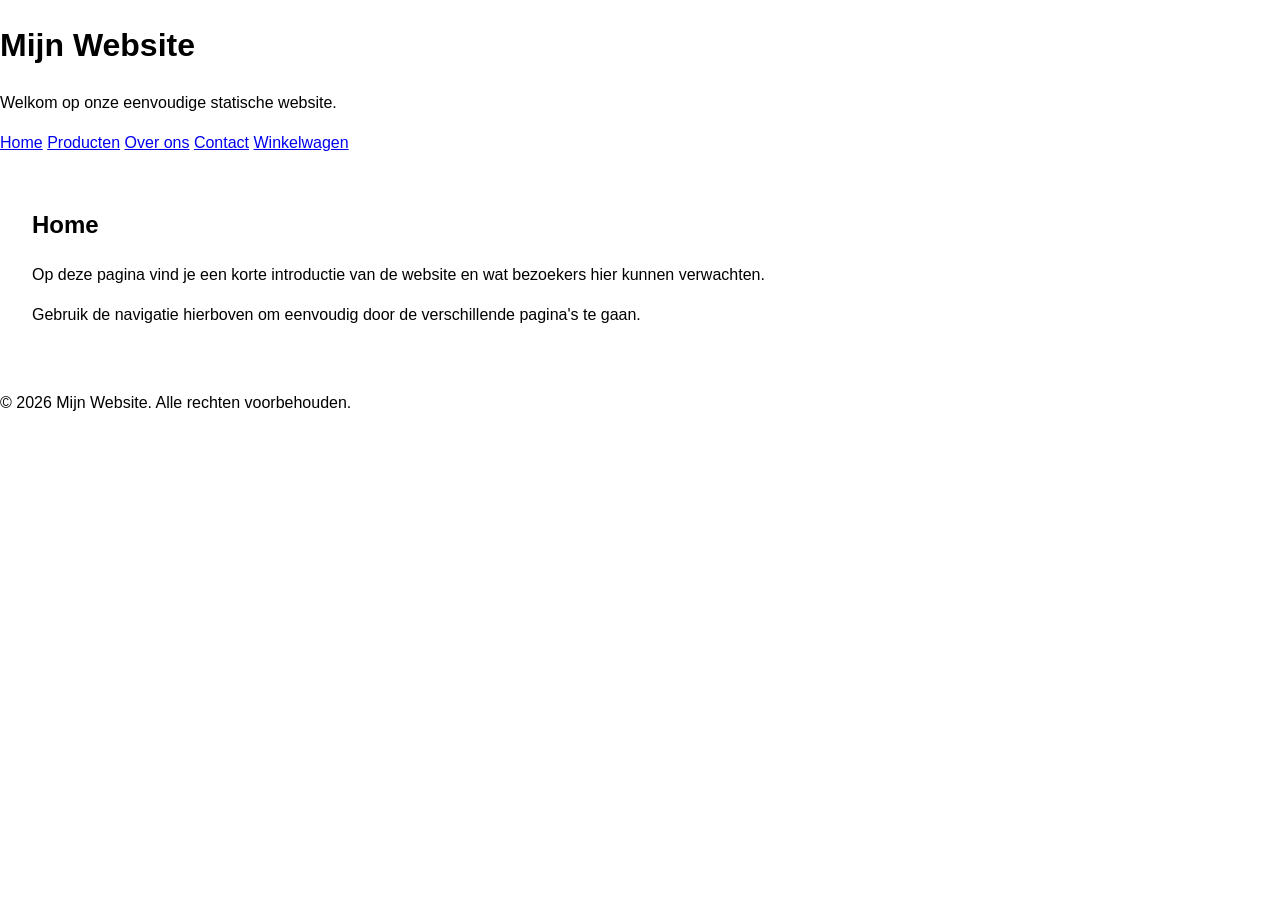
==== index.html @ a9e37287 "Initial project structure" ====
<!doctype html>
<html lang="nl">
<head>
  <meta charset="utf-8">
  <meta name="viewport" content="width=device-width, initial-scale=1.0">
  <title>Home | Mijn Website</title>
  <link rel="stylesheet" href="css/style.css">
</head>
<body>
  <header>
    <h1>Mijn Website</h1>
    <p>Welkom op onze eenvoudige statische website.</p>
  </header>

  <nav>
    <a href="index.html">Home</a>
    <a href="producten.html">Producten</a>
    <a href="over-ons.html">Over ons</a>
    <a href="contact.html">Contact</a>
    <a href="winkelwagen.html">Winkelwagen</a>
  </nav>

  <main>
    <h2>Home</h2>
    <p>Op deze pagina vind je een korte introductie van de website en wat bezoekers hier kunnen verwachten.</p>
    <p>Gebruik de navigatie hierboven om eenvoudig door de verschillende pagina's te gaan.</p>
  </main>

  <footer>
    <p>&copy; 2026 Mijn Website. Alle rechten voorbehouden.</p>
  </footer>

  <script src="js/script.js"></script>
</body>
</html>
---- css/style.css ----
body {
  margin: 0;
  font-family: Arial, sans-serif;
  line-height: 1.5;
}

main {
  padding: 2rem;
}
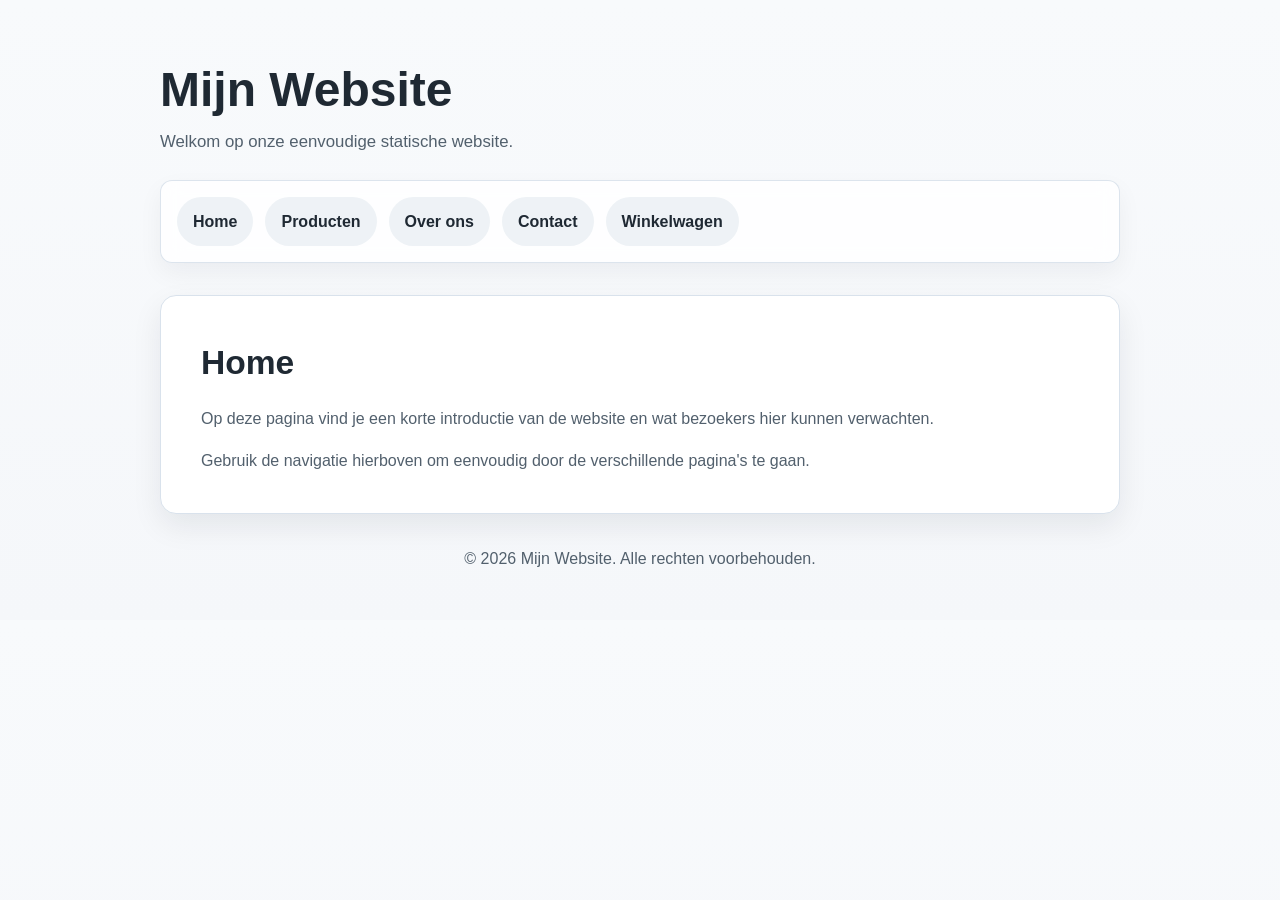
==== commit cfe608a5: "Opmaak toegevoegd" ====
--- a/index.html
+++ b/index.html
@@ -20,7 +20,7 @@
     <a href="winkelwagen.html">Winkelwagen</a>
   </nav>
 
-  <main>
+  <main class="main-content">
     <h2>Home</h2>
     <p>Op deze pagina vind je een korte introductie van de website en wat bezoekers hier kunnen verwachten.</p>
     <p>Gebruik de navigatie hierboven om eenvoudig door de verschillende pagina's te gaan.</p>
--- a/css/style.css
+++ b/css/style.css
@@ -1,9 +1,191 @@
+:root {
+  --background: #f5f7fa;
+  --surface: #ffffff;
+  --surface-soft: #eef2f6;
+  --text: #1f2933;
+  --text-muted: #52606d;
+  --border: #d9e2ec;
+  --accent: #2f6fed;
+  --accent-hover: #1f5ad1;
+  --shadow: 0 12px 30px rgba(15, 23, 42, 0.08);
+  --radius: 16px;
+  --container-width: 960px;
+}
+
+* {
+  box-sizing: border-box;
+}
+
 body {
   margin: 0;
-  font-family: Arial, sans-serif;
-  line-height: 1.5;
+  font-family: "Segoe UI", Tahoma, Geneva, Verdana, sans-serif;
+  line-height: 1.6;
+  color: var(--text);
+  background: linear-gradient(180deg, #f8fafc 0%, var(--background) 100%);
 }
 
-main {
-  padding: 2rem;
+img {
+  display: block;
+  max-width: 100%;
 }
+
+a {
+  color: var(--accent);
+  text-decoration: none;
+}
+
+a:hover,
+a:focus-visible {
+  text-decoration: underline;
+}
+
+header,
+nav,
+.main-content,
+footer {
+  width: min(100% - 2rem, var(--container-width));
+  margin: 0 auto;
+}
+
+header {
+  padding: 4rem 0 1.5rem;
+}
+
+header h1 {
+  margin: 0 0 0.75rem;
+  font-size: clamp(2rem, 4vw, 3rem);
+  line-height: 1.1;
+}
+
+header p {
+  max-width: 40rem;
+  margin: 0;
+  color: var(--text-muted);
+  font-size: 1.05rem;
+}
+
+nav {
+  display: flex;
+  flex-wrap: wrap;
+  gap: 0.75rem;
+  padding: 1rem;
+  margin-bottom: 2rem;
+  background: rgba(255, 255, 255, 0.85);
+  border: 1px solid rgba(217, 226, 236, 0.9);
+  border-radius: calc(var(--radius) - 4px);
+  box-shadow: 0 10px 25px rgba(15, 23, 42, 0.05);
+  backdrop-filter: blur(10px);
+}
+
+nav a {
+  display: inline-flex;
+  align-items: center;
+  justify-content: center;
+  padding: 0.75rem 1rem;
+  color: var(--text);
+  background: var(--surface-soft);
+  border-radius: 999px;
+  font-weight: 600;
+  transition: background-color 0.2s ease, color 0.2s ease, transform 0.2s ease;
+}
+
+nav a:hover,
+nav a:focus-visible {
+  color: #ffffff;
+  background: var(--accent);
+  text-decoration: none;
+  transform: translateY(-1px);
+}
+
+.main-content {
+  padding: 2.5rem;
+  margin-bottom: 2rem;
+  background: var(--surface);
+  border: 1px solid var(--border);
+  border-radius: var(--radius);
+  box-shadow: var(--shadow);
+}
+
+.main-content h2 {
+  margin-top: 0;
+  margin-bottom: 1rem;
+  font-size: clamp(1.5rem, 3vw, 2.1rem);
+}
+
+.main-content p {
+  margin: 0 0 1rem;
+  color: var(--text-muted);
+}
+
+.main-content p:last-child {
+  margin-bottom: 0;
+}
+
+.button,
+button,
+input[type="submit"] {
+  display: inline-flex;
+  align-items: center;
+  justify-content: center;
+  padding: 0.85rem 1.25rem;
+  border: 0;
+  border-radius: 999px;
+  background: var(--accent);
+  color: #ffffff;
+  font: inherit;
+  font-weight: 600;
+  cursor: pointer;
+  transition: background-color 0.2s ease, transform 0.2s ease;
+}
+
+.button:hover,
+.button:focus-visible,
+button:hover,
+button:focus-visible,
+input[type="submit"]:hover,
+input[type="submit"]:focus-visible {
+  background: var(--accent-hover);
+  transform: translateY(-1px);
+  text-decoration: none;
+}
+
+.card {
+  padding: 1.5rem;
+  background: var(--surface);
+  border: 1px solid var(--border);
+  border-radius: var(--radius);
+  box-shadow: 0 8px 20px rgba(15, 23, 42, 0.05);
+}
+
+.card h3 {
+  margin-top: 0;
+}
+
+footer {
+  padding: 0 0 3rem;
+}
+
+footer p {
+  margin: 0;
+  color: var(--text-muted);
+  text-align: center;
+}
+
+@media (max-width: 640px) {
+  header {
+    padding-top: 2.5rem;
+  }
+
+  nav {
+    flex-direction: column;
+    align-items: stretch;
+  }
+
+  nav a {
+    width: 100%;
+  }
+
+  .main-content {
+    padding: 1.5rem;
+  }
+}
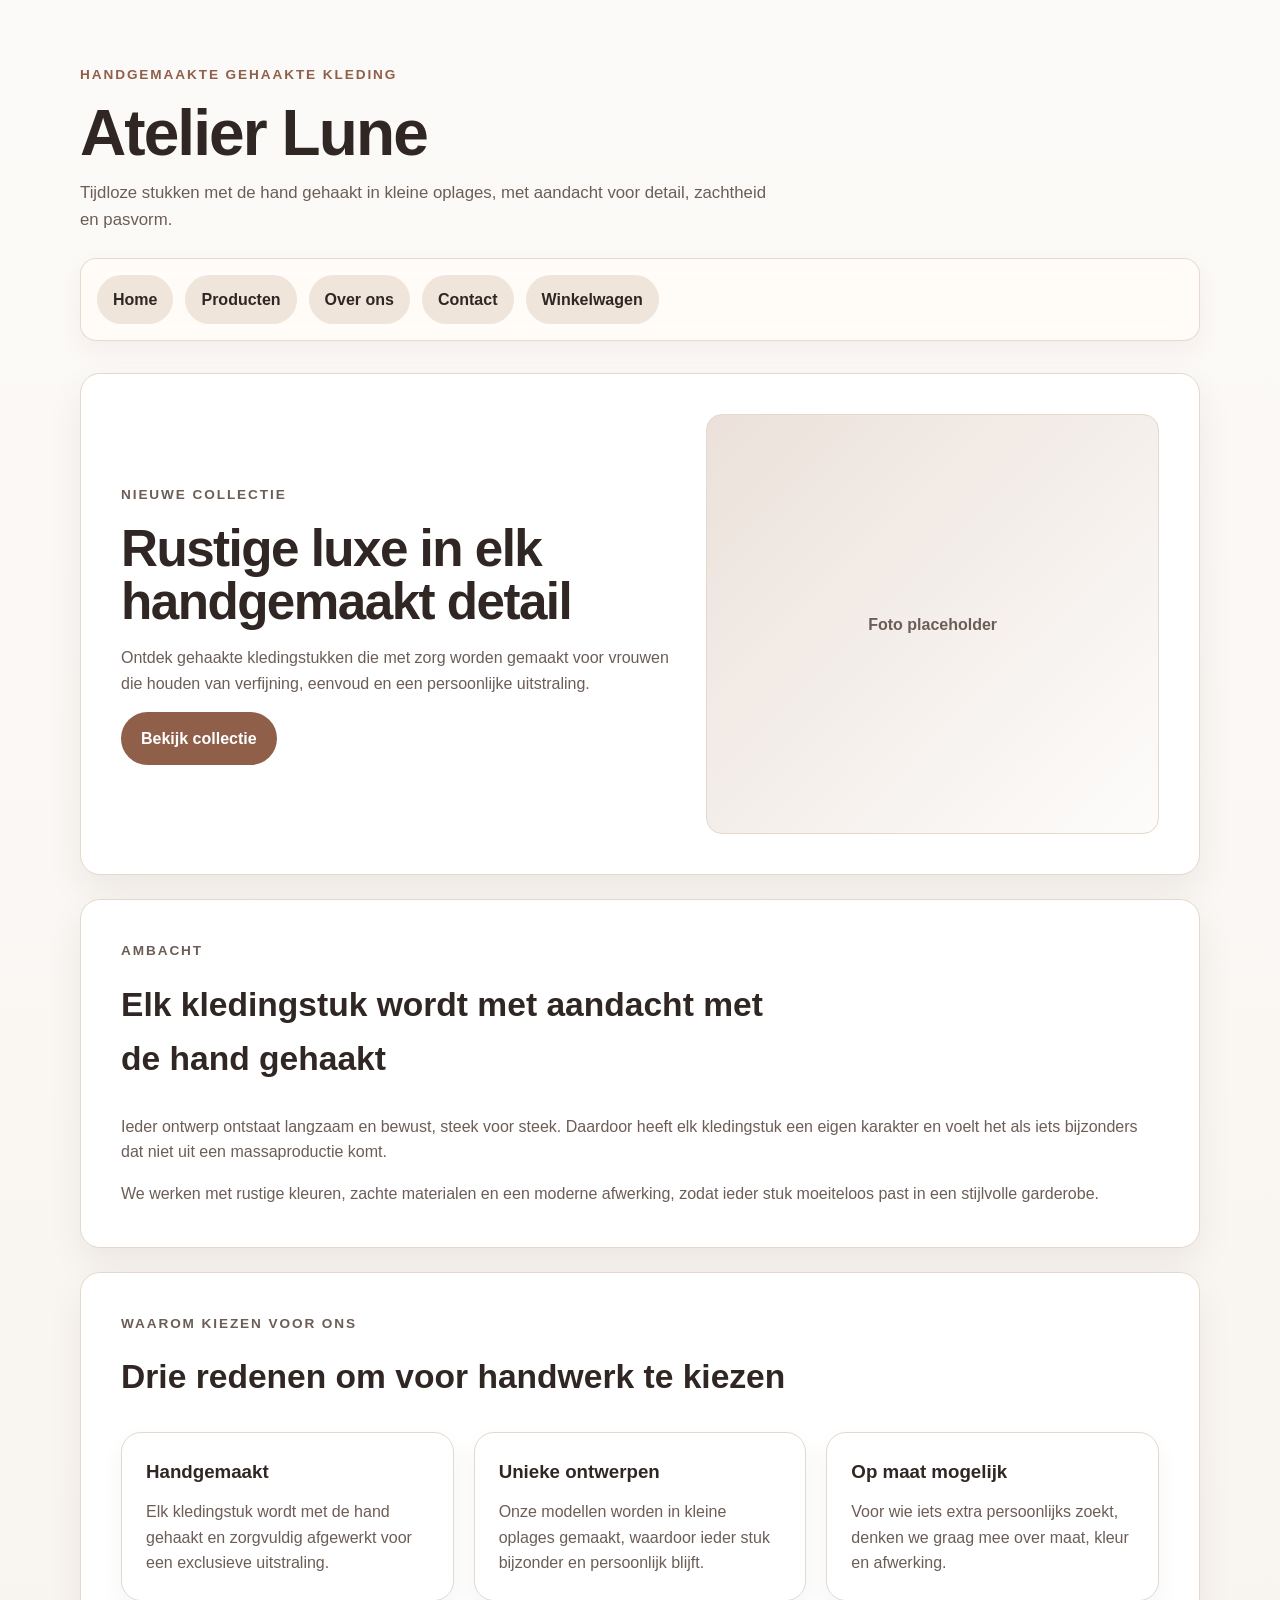
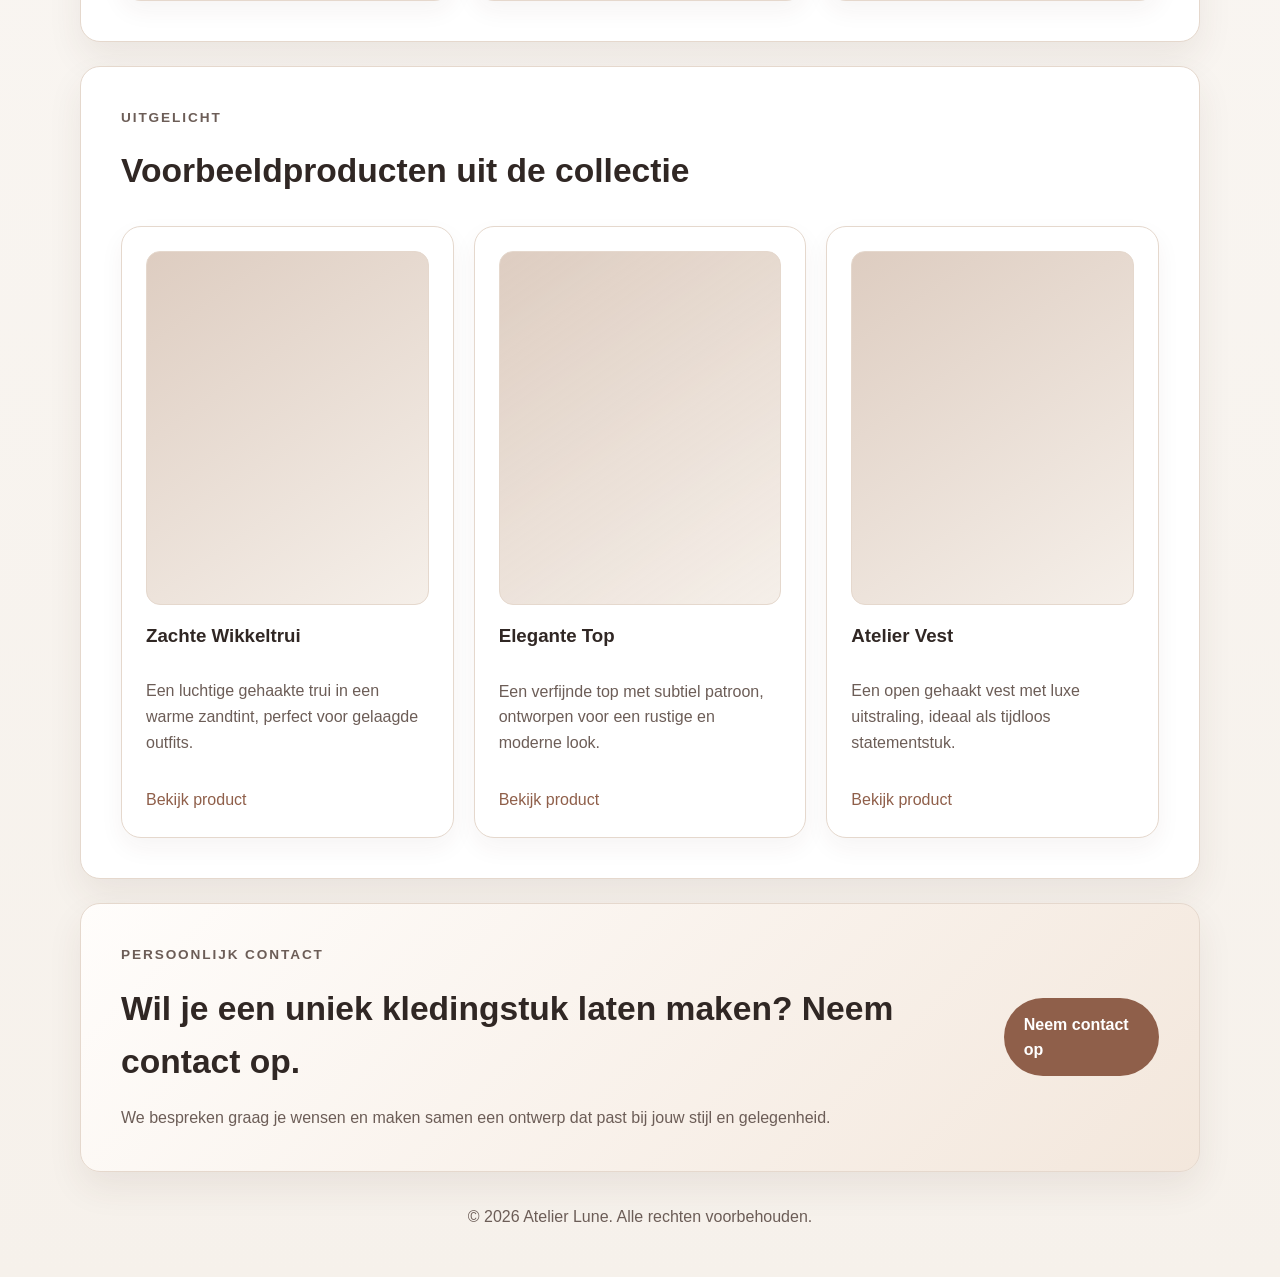
==== commit 867aa804: "homepagina gemaakt" ====
--- a/index.html
+++ b/index.html
@@ -3,13 +3,14 @@
 <head>
   <meta charset="utf-8">
   <meta name="viewport" content="width=device-width, initial-scale=1.0">
-  <title>Home | Mijn Website</title>
+  <title>Home | Atelier Lune</title>
   <link rel="stylesheet" href="css/style.css">
 </head>
 <body>
   <header>
-    <h1>Mijn Website</h1>
-    <p>Welkom op onze eenvoudige statische website.</p>
+    <p class="eyebrow">Handgemaakte gehaakte kleding</p>
+    <h1>Atelier Lune</h1>
+    <p>Tijdloze stukken met de hand gehaakt in kleine oplages, met aandacht voor detail, zachtheid en pasvorm.</p>
   </header>
 
   <nav>
@@ -21,13 +22,87 @@
   </nav>
 
   <main class="main-content">
-    <h2>Home</h2>
-    <p>Op deze pagina vind je een korte introductie van de website en wat bezoekers hier kunnen verwachten.</p>
-    <p>Gebruik de navigatie hierboven om eenvoudig door de verschillende pagina's te gaan.</p>
+    <section class="hero">
+      <div class="hero-content">
+        <p class="eyebrow">Nieuwe collectie</p>
+        <h2>Rustige luxe in elk handgemaakt detail</h2>
+        <p>Ontdek gehaakte kledingstukken die met zorg worden gemaakt voor vrouwen die houden van verfijning, eenvoud en een persoonlijke uitstraling.</p>
+        <a class="button" href="producten.html">Bekijk collectie</a>
+      </div>
+      <div class="hero-image" aria-label="Foto placeholder van handgemaakte gehaakte kleding">
+        <span>Foto placeholder</span>
+      </div>
+    </section>
+
+    <section class="content-section">
+      <div class="section-heading">
+        <p class="eyebrow">Ambacht</p>
+        <h2>Elk kledingstuk wordt met aandacht met de hand gehaakt</h2>
+      </div>
+      <p>Ieder ontwerp ontstaat langzaam en bewust, steek voor steek. Daardoor heeft elk kledingstuk een eigen karakter en voelt het als iets bijzonders dat niet uit een massaproductie komt.</p>
+      <p>We werken met rustige kleuren, zachte materialen en een moderne afwerking, zodat ieder stuk moeiteloos past in een stijlvolle garderobe.</p>
+    </section>
+
+    <section class="content-section">
+      <div class="section-heading">
+        <p class="eyebrow">Waarom kiezen voor ons</p>
+        <h2>Drie redenen om voor handwerk te kiezen</h2>
+      </div>
+      <div class="grid grid-3">
+        <article class="card">
+          <h3>Handgemaakt</h3>
+          <p>Elk kledingstuk wordt met de hand gehaakt en zorgvuldig afgewerkt voor een exclusieve uitstraling.</p>
+        </article>
+        <article class="card">
+          <h3>Unieke ontwerpen</h3>
+          <p>Onze modellen worden in kleine oplages gemaakt, waardoor ieder stuk bijzonder en persoonlijk blijft.</p>
+        </article>
+        <article class="card">
+          <h3>Op maat mogelijk</h3>
+          <p>Voor wie iets extra persoonlijks zoekt, denken we graag mee over maat, kleur en afwerking.</p>
+        </article>
+      </div>
+    </section>
+
+    <section class="content-section">
+      <div class="section-heading">
+        <p class="eyebrow">Uitgelicht</p>
+        <h2>Voorbeeldproducten uit de collectie</h2>
+      </div>
+      <div class="grid grid-3">
+        <article class="card product-card">
+          <div class="product-image" aria-hidden="true"></div>
+          <h3>Zachte Wikkeltrui</h3>
+          <p>Een luchtige gehaakte trui in een warme zandtint, perfect voor gelaagde outfits.</p>
+          <a href="product.html">Bekijk product</a>
+        </article>
+        <article class="card product-card">
+          <div class="product-image" aria-hidden="true"></div>
+          <h3>Elegante Top</h3>
+          <p>Een verfijnde top met subtiel patroon, ontworpen voor een rustige en moderne look.</p>
+          <a href="product.html">Bekijk product</a>
+        </article>
+        <article class="card product-card">
+          <div class="product-image" aria-hidden="true"></div>
+          <h3>Atelier Vest</h3>
+          <p>Een open gehaakt vest met luxe uitstraling, ideaal als tijdloos statementstuk.</p>
+          <a href="product.html">Bekijk product</a>
+        </article>
+      </div>
+    </section>
+
+    <section class="content-section cta-section">
+      <div>
+        <p class="eyebrow">Persoonlijk contact</p>
+        <h2>Wil je een uniek kledingstuk laten maken? Neem contact op.</h2>
+        <p>We bespreken graag je wensen en maken samen een ontwerp dat past bij jouw stijl en gelegenheid.</p>
+      </div>
+      <a class="button" href="contact.html">Neem contact op</a>
+    </section>
   </main>
 
   <footer>
-    <p>&copy; 2026 Mijn Website. Alle rechten voorbehouden.</p>
+    <p>&copy; 2026 Atelier Lune. Alle rechten voorbehouden.</p>
   </footer>
 
   <script src="js/script.js"></script>
--- a/css/style.css
+++ b/css/style.css
@@ -1,15 +1,16 @@
 :root {
-  --background: #f5f7fa;
+  --background: #f6f1eb;
   --surface: #ffffff;
-  --surface-soft: #eef2f6;
-  --text: #1f2933;
-  --text-muted: #52606d;
-  --border: #d9e2ec;
-  --accent: #2f6fed;
-  --accent-hover: #1f5ad1;
-  --shadow: 0 12px 30px rgba(15, 23, 42, 0.08);
-  --radius: 16px;
-  --container-width: 960px;
+  --surface-soft: #efe5db;
+  --surface-warm: #f8f3ee;
+  --text: #302724;
+  --text-muted: #6c5d57;
+  --border: #e5d8cd;
+  --accent: #8f5f4a;
+  --accent-hover: #764c39;
+  --shadow: 0 16px 35px rgba(72, 49, 39, 0.08);
+  --radius: 20px;
+  --container-width: 1120px;
 }
 
 * {
@@ -21,7 +22,7 @@
   font-family: "Segoe UI", Tahoma, Geneva, Verdana, sans-serif;
   line-height: 1.6;
   color: var(--text);
-  background: linear-gradient(180deg, #f8fafc 0%, var(--background) 100%);
+  background: linear-gradient(180deg, #fcfaf8 0%, var(--background) 100%);
 }
 
 img {
@@ -53,15 +54,25 @@
 
 header h1 {
   margin: 0 0 0.75rem;
-  font-size: clamp(2rem, 4vw, 3rem);
+  font-size: clamp(2.4rem, 5vw, 4.5rem);
   line-height: 1.1;
+  letter-spacing: -0.03em;
 }
 
 header p {
-  max-width: 40rem;
+  max-width: 44rem;
   margin: 0;
   color: var(--text-muted);
   font-size: 1.05rem;
+}
+
+.eyebrow {
+  margin: 0 0 0.75rem;
+  color: var(--accent);
+  font-size: 0.85rem;
+  font-weight: 700;
+  letter-spacing: 0.14em;
+  text-transform: uppercase;
 }
 
 nav {
@@ -70,10 +81,10 @@
   gap: 0.75rem;
   padding: 1rem;
   margin-bottom: 2rem;
-  background: rgba(255, 255, 255, 0.85);
-  border: 1px solid rgba(217, 226, 236, 0.9);
+  background: rgba(255, 252, 249, 0.88);
+  border: 1px solid rgba(229, 216, 205, 0.95);
   border-radius: calc(var(--radius) - 4px);
-  box-shadow: 0 10px 25px rgba(15, 23, 42, 0.05);
+  box-shadow: 0 10px 25px rgba(72, 49, 39, 0.05);
   backdrop-filter: blur(10px);
 }
 
@@ -98,27 +109,82 @@
 }
 
 .main-content {
+  padding: 0;
+  margin-bottom: 2rem;
+  background: transparent;
+  border: 0;
+  box-shadow: none;
+}
+
+.main-content h2 {
+  margin-top: 0;
+  margin-bottom: 1rem;
+  font-size: clamp(1.5rem, 3vw, 2.1rem);
+}
+
+.main-content p {
+  margin: 0 0 1rem;
+  color: var(--text-muted);
+}
+
+.main-content p:last-child {
+  margin-bottom: 0;
+}
+
+.content-section,
+.hero {
+  margin-bottom: 1.5rem;
   padding: 2.5rem;
-  margin-bottom: 2rem;
   background: var(--surface);
   border: 1px solid var(--border);
   border-radius: var(--radius);
   box-shadow: var(--shadow);
 }
 
-.main-content h2 {
-  margin-top: 0;
-  margin-bottom: 1rem;
-  font-size: clamp(1.5rem, 3vw, 2.1rem);
-}
-
-.main-content p {
-  margin: 0 0 1rem;
+.hero {
+  display: grid;
+  grid-template-columns: minmax(0, 1.1fr) minmax(280px, 0.9fr);
+  gap: 2rem;
+  align-items: center;
+}
+
+.hero h2 {
+  font-size: clamp(2rem, 4vw, 3.4rem);
+  line-height: 1.05;
+  letter-spacing: -0.03em;
+}
+
+.hero p {
+  max-width: 36rem;
+}
+
+.hero-image {
+  min-height: 420px;
+  display: flex;
+  align-items: center;
+  justify-content: center;
+  padding: 2rem;
+  border-radius: calc(var(--radius) - 4px);
+  border: 1px solid var(--border);
+  background:
+    linear-gradient(135deg, rgba(143, 95, 74, 0.12), rgba(255, 255, 255, 0.75)),
+    var(--surface-warm);
   color: var(--text-muted);
-}
-
-.main-content p:last-child {
-  margin-bottom: 0;
+  font-weight: 600;
+}
+
+.section-heading {
+  max-width: 42rem;
+  margin-bottom: 1.75rem;
+}
+
+.grid {
+  display: grid;
+  gap: 1.25rem;
+}
+
+.grid-3 {
+  grid-template-columns: repeat(3, minmax(0, 1fr));
 }
 
 .button,
@@ -154,11 +220,35 @@
   background: var(--surface);
   border: 1px solid var(--border);
   border-radius: var(--radius);
-  box-shadow: 0 8px 20px rgba(15, 23, 42, 0.05);
+  box-shadow: 0 10px 24px rgba(72, 49, 39, 0.05);
 }
 
 .card h3 {
   margin-top: 0;
+  margin-bottom: 0.75rem;
+}
+
+.product-card {
+  display: flex;
+  flex-direction: column;
+  gap: 1rem;
+}
+
+.product-image {
+  aspect-ratio: 4 / 5;
+  border-radius: calc(var(--radius) - 6px);
+  background:
+    linear-gradient(145deg, rgba(143, 95, 74, 0.18), rgba(255, 255, 255, 0.4)),
+    var(--surface-soft);
+  border: 1px solid var(--border);
+}
+
+.cta-section {
+  display: flex;
+  align-items: center;
+  justify-content: space-between;
+  gap: 1.5rem;
+  background: linear-gradient(135deg, #fffdfb 0%, #f3e7dc 100%);
 }
 
 footer {
@@ -186,6 +276,36 @@
   }
 
   .main-content {
+    padding: 0;
+  }
+
+  .content-section,
+  .hero {
     padding: 1.5rem;
   }
-}
+
+  .hero-image {
+    min-height: 280px;
+  }
+}
+
+@media (max-width: 900px) {
+  .hero,
+  .grid-3,
+  .cta-section {
+    grid-template-columns: 1fr;
+  }
+
+  .hero {
+    grid-template-columns: 1fr;
+  }
+
+  .cta-section {
+    display: grid;
+  }
+
+  .button,
+  .cta-section .button {
+    width: fit-content;
+  }
+}
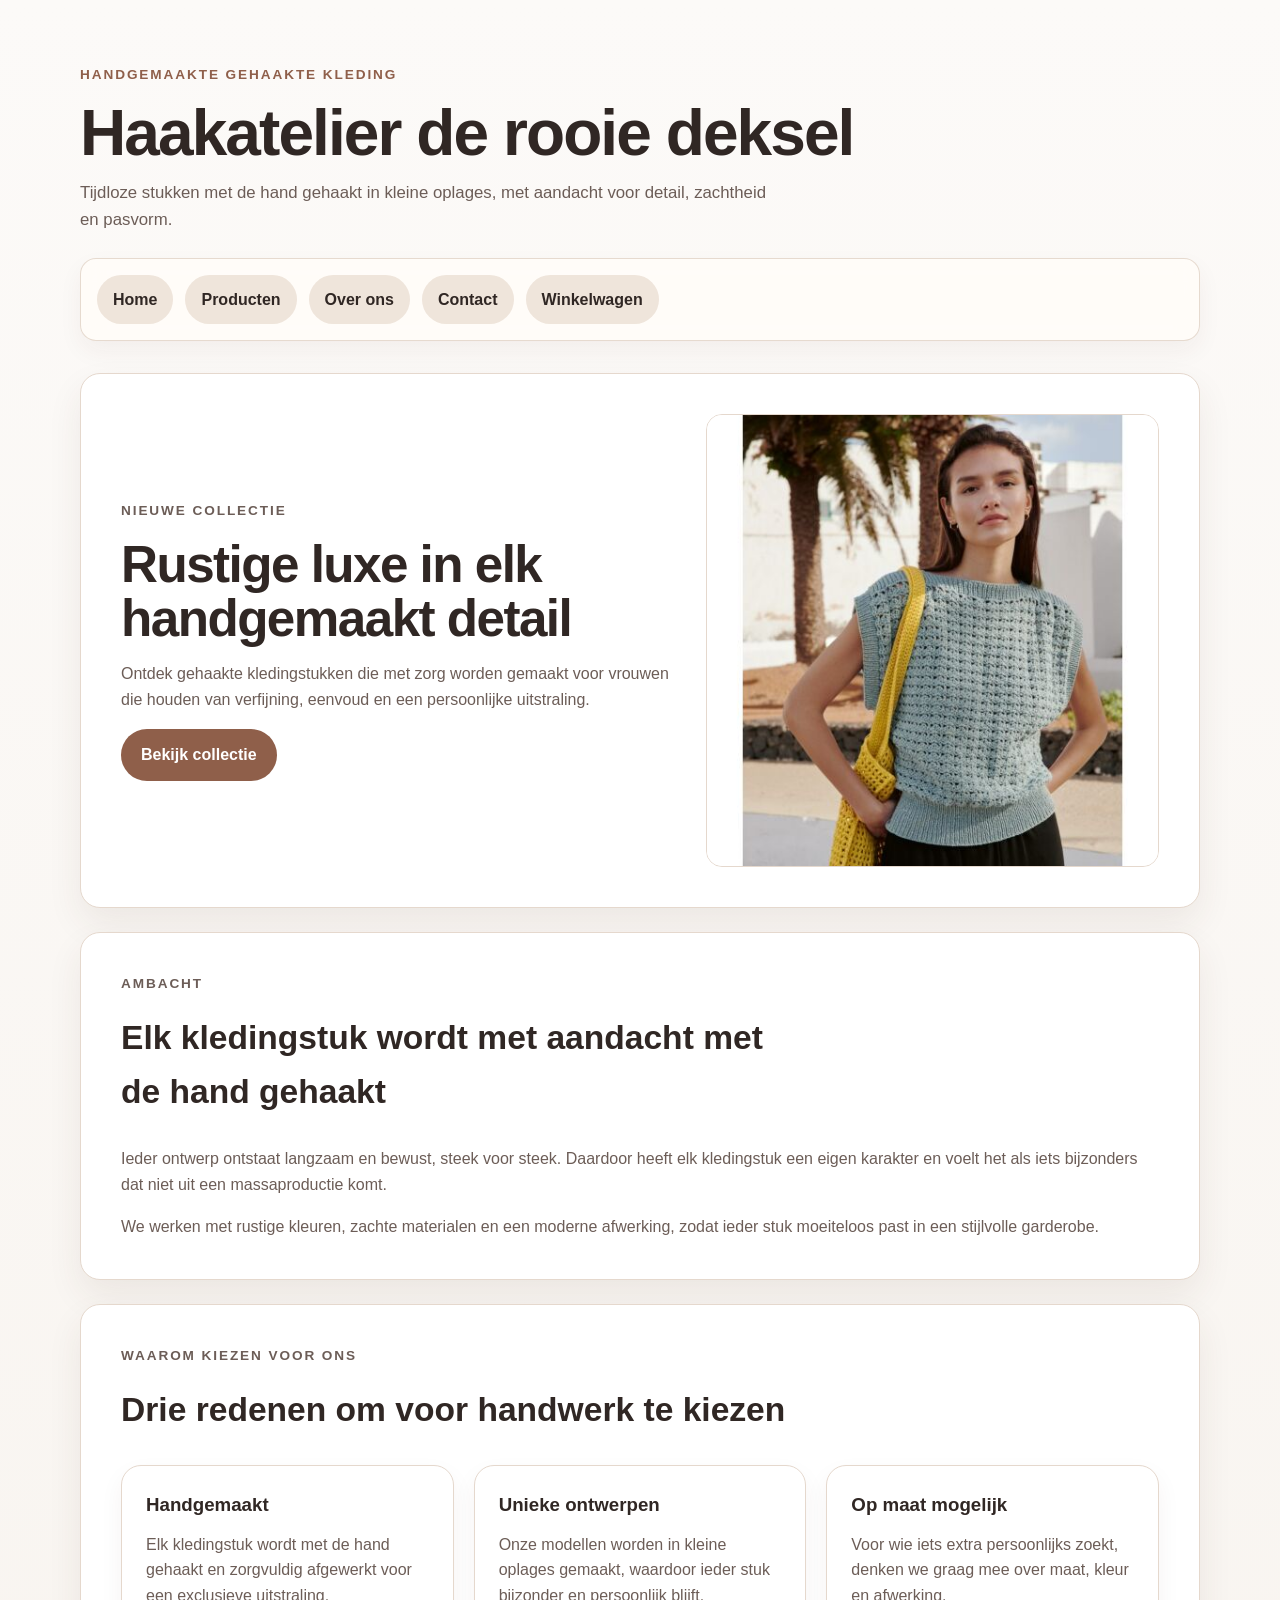
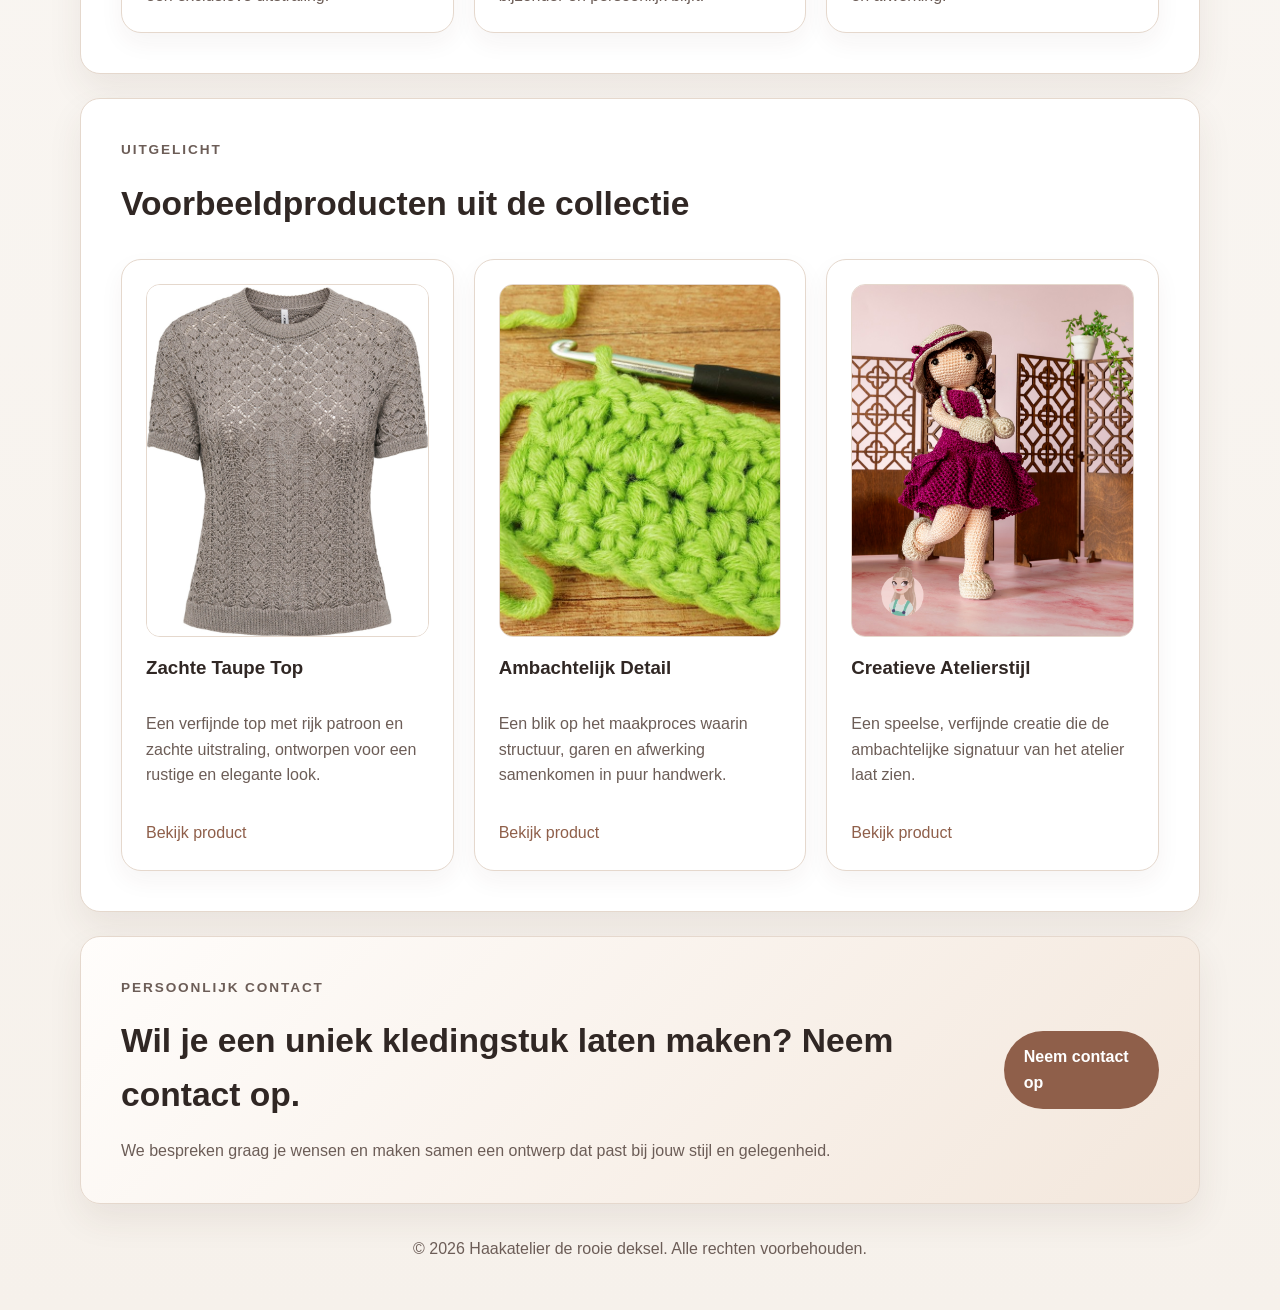
==== commit 052c93a1: "paar plaatjes toegevoegd" ====
--- a/index.html
+++ b/index.html
@@ -3,13 +3,13 @@
 <head>
   <meta charset="utf-8">
   <meta name="viewport" content="width=device-width, initial-scale=1.0">
-  <title>Home | Atelier Lune</title>
+  <title>Home | Haakatelier de rooie deksel</title>
   <link rel="stylesheet" href="css/style.css">
 </head>
 <body>
   <header>
     <p class="eyebrow">Handgemaakte gehaakte kleding</p>
-    <h1>Atelier Lune</h1>
+    <h1>Haakatelier de rooie deksel</h1>
     <p>Tijdloze stukken met de hand gehaakt in kleine oplages, met aandacht voor detail, zachtheid en pasvorm.</p>
   </header>
 
@@ -29,8 +29,8 @@
         <p>Ontdek gehaakte kledingstukken die met zorg worden gemaakt voor vrouwen die houden van verfijning, eenvoud en een persoonlijke uitstraling.</p>
         <a class="button" href="producten.html">Bekijk collectie</a>
       </div>
-      <div class="hero-image" aria-label="Foto placeholder van handgemaakte gehaakte kleding">
-        <span>Foto placeholder</span>
+      <div class="hero-image">
+        <img src="images/lana_grossa_top_haken_van_cotton_melange_m.jpg" alt="Model in een handgemaakte gehaakte top">
       </div>
     </section>
 
@@ -71,21 +71,27 @@
       </div>
       <div class="grid grid-3">
         <article class="card product-card">
-          <div class="product-image" aria-hidden="true"></div>
-          <h3>Zachte Wikkeltrui</h3>
-          <p>Een luchtige gehaakte trui in een warme zandtint, perfect voor gelaagde outfits.</p>
+          <div class="product-image">
+            <img src="images/077074_80_1.jpg" alt="Fijngebreide gehaakte top in een zachte taupe kleur">
+          </div>
+          <h3>Zachte Taupe Top</h3>
+          <p>Een verfijnde top met rijk patroon en zachte uitstraling, ontworpen voor een rustige en elegante look.</p>
           <a href="product.html">Bekijk product</a>
         </article>
         <article class="card product-card">
-          <div class="product-image" aria-hidden="true"></div>
-          <h3>Elegante Top</h3>
-          <p>Een verfijnde top met subtiel patroon, ontworpen voor een rustige en moderne look.</p>
+          <div class="product-image">
+            <img src="images/maxresdefault.jpg" alt="Close-up van handwerk en haaknaald tijdens het haken">
+          </div>
+          <h3>Ambachtelijk Detail</h3>
+          <p>Een blik op het maakproces waarin structuur, garen en afwerking samenkomen in puur handwerk.</p>
           <a href="product.html">Bekijk product</a>
         </article>
         <article class="card product-card">
-          <div class="product-image" aria-hidden="true"></div>
-          <h3>Atelier Vest</h3>
-          <p>Een open gehaakt vest met luxe uitstraling, ideaal als tijdloos statementstuk.</p>
+          <div class="product-image">
+            <img src="images/Modieuze-Poppen-Haken-1920-Audrey-e1742555814357.png" alt="Gehaakte creatie in een stijlvolle paarse jurk">
+          </div>
+          <h3>Creatieve Atelierstijl</h3>
+          <p>Een speelse, verfijnde creatie die de ambachtelijke signatuur van het atelier laat zien.</p>
           <a href="product.html">Bekijk product</a>
         </article>
       </div>
@@ -102,7 +108,7 @@
   </main>
 
   <footer>
-    <p>&copy; 2026 Atelier Lune. Alle rechten voorbehouden.</p>
+    <p>&copy; 2026 Haakatelier de rooie deksel. Alle rechten voorbehouden.</p>
   </footer>
 
   <script src="js/script.js"></script>
--- a/css/style.css
+++ b/css/style.css
@@ -163,14 +163,20 @@
   display: flex;
   align-items: center;
   justify-content: center;
-  padding: 2rem;
+  overflow: hidden;
   border-radius: calc(var(--radius) - 4px);
   border: 1px solid var(--border);
   background:
     linear-gradient(135deg, rgba(143, 95, 74, 0.12), rgba(255, 255, 255, 0.75)),
     var(--surface-warm);
-  color: var(--text-muted);
-  font-weight: 600;
+}
+
+.hero-image img {
+  width: 100%;
+  height: 100%;
+  min-height: 420px;
+  object-fit: cover;
+  object-position: center;
 }
 
 .section-heading {
@@ -236,6 +242,7 @@
 
 .product-image {
   aspect-ratio: 4 / 5;
+  overflow: hidden;
   border-radius: calc(var(--radius) - 6px);
   background:
     linear-gradient(145deg, rgba(143, 95, 74, 0.18), rgba(255, 255, 255, 0.4)),
@@ -243,6 +250,13 @@
   border: 1px solid var(--border);
 }
 
+.product-image img {
+  width: 100%;
+  height: 100%;
+  object-fit: cover;
+  object-position: center;
+}
+
 .cta-section {
   display: flex;
   align-items: center;
